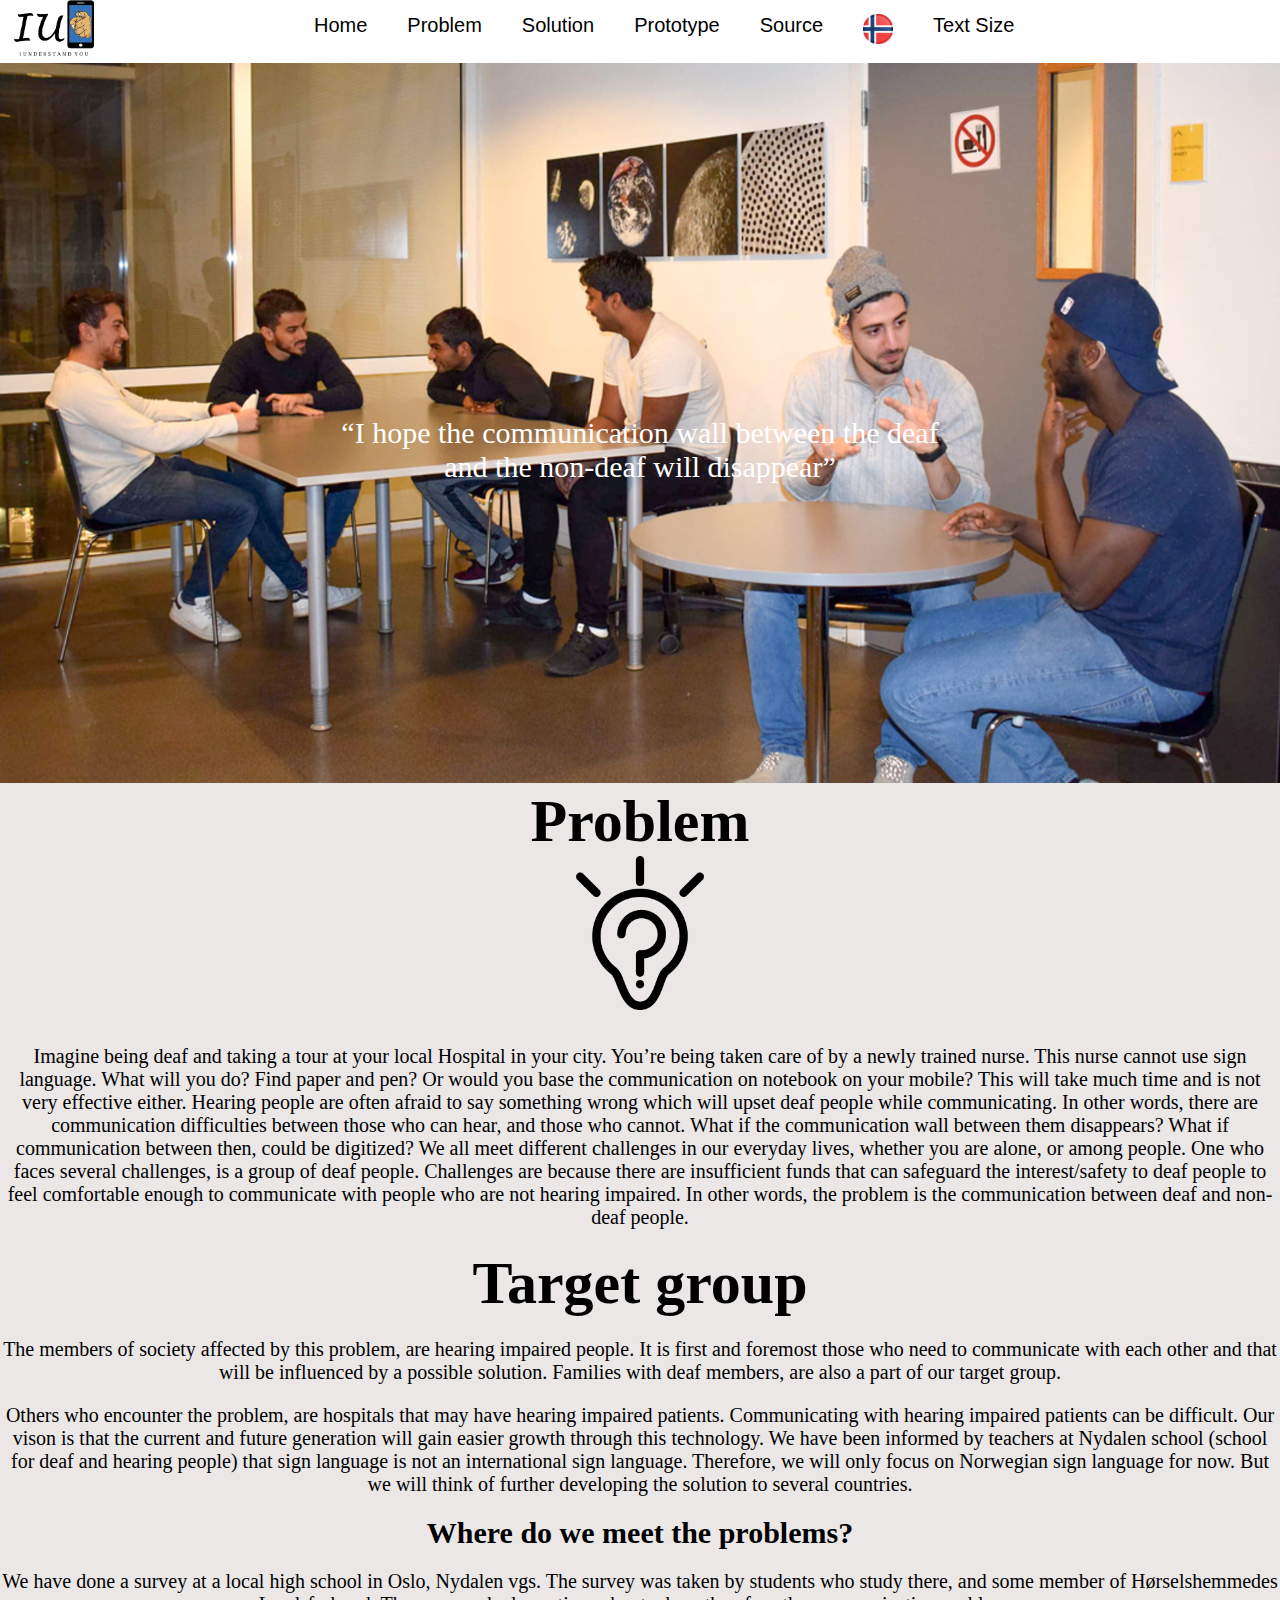
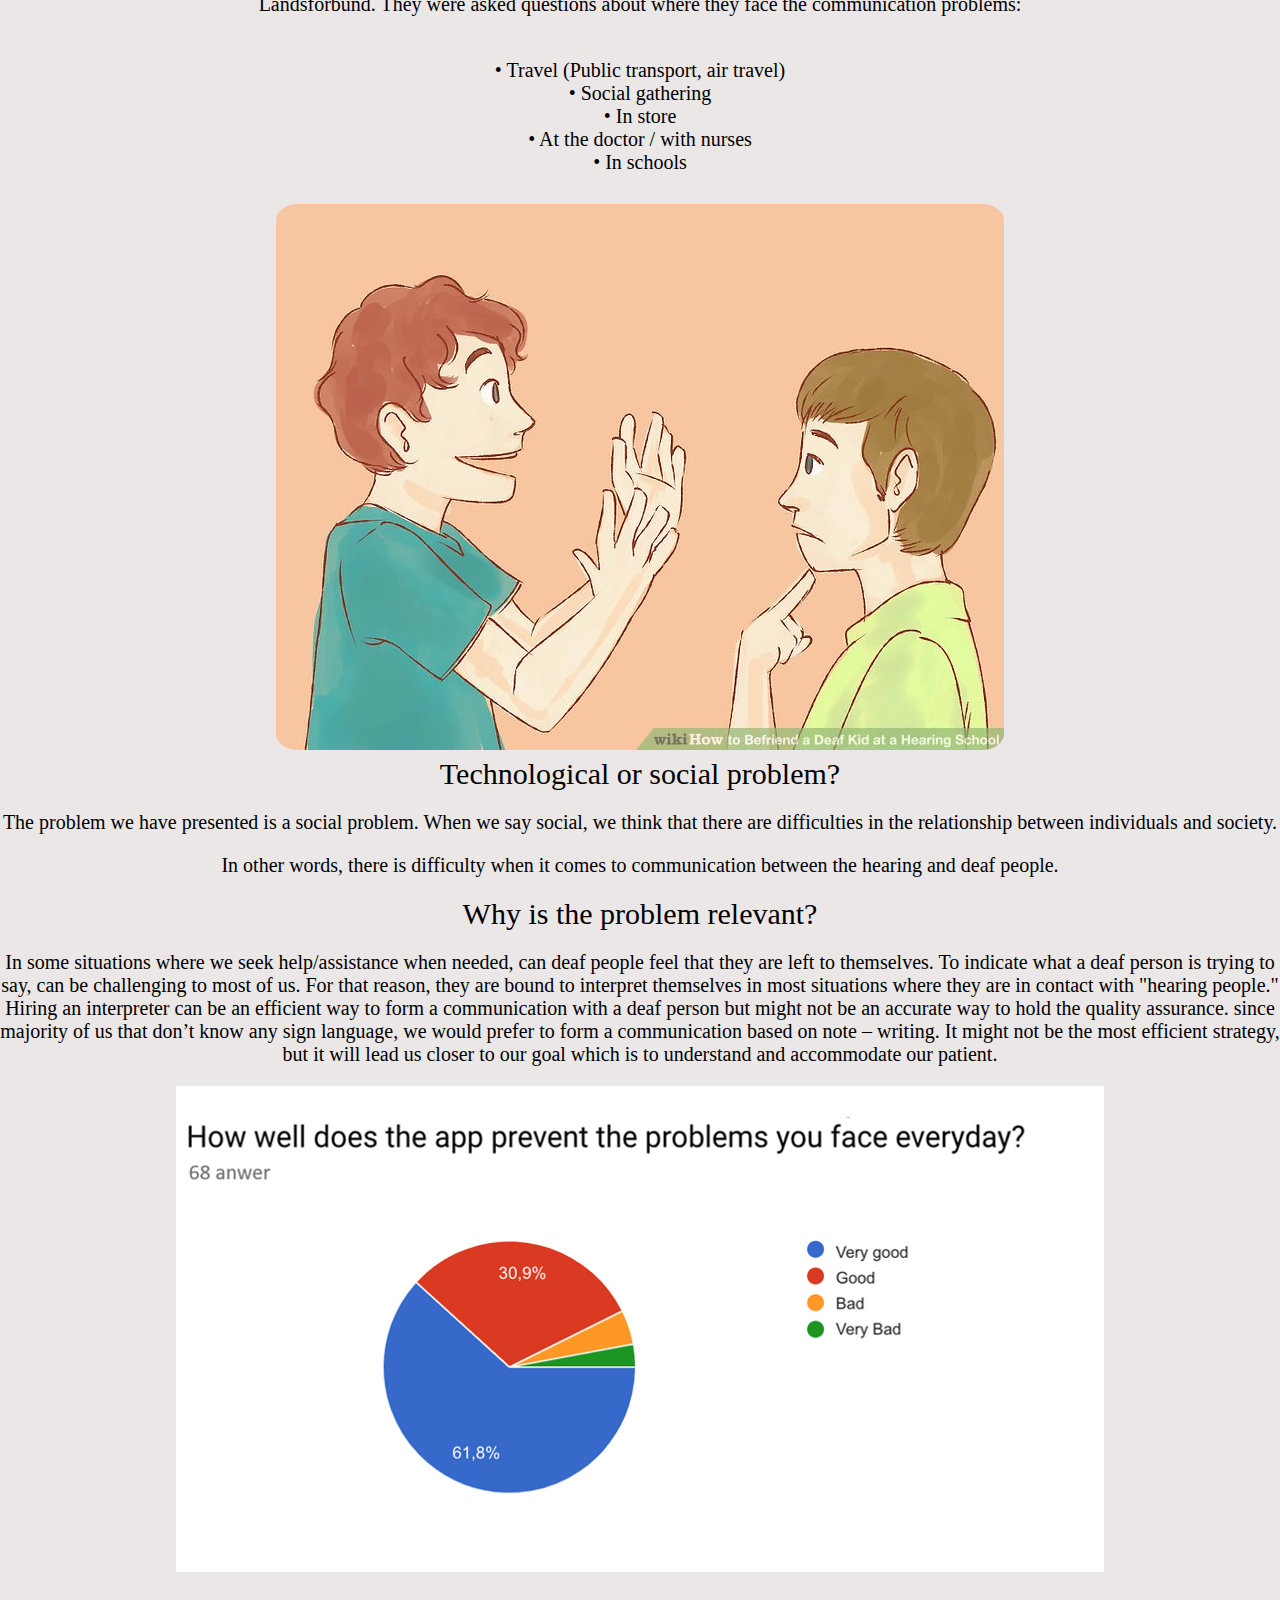
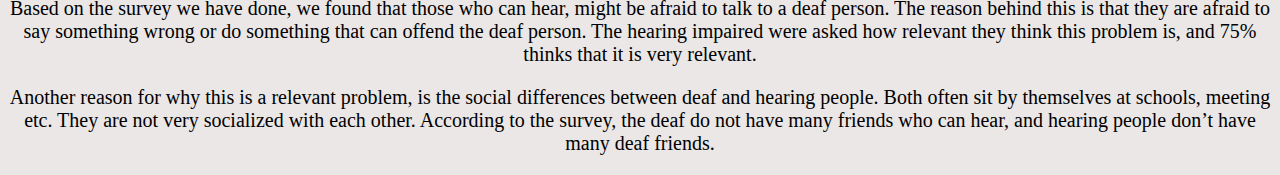
==== SeeItNowMakeIt/problem.html @ 61bd62f8 "lots of changes and improvements" ====
<!DOCTYPE html>
<html>
<head>
  <meta name="viewport" content="width=device-width, initial-scale=1">
	<link rel="stylesheet" type="text/css" href="CSS/style.css">
	<title>
		IOU
	</title>
</head>
  <body>
    <div class="container1">
      <div class="logoOnTheLeft">
              <img src="img/logo.png" alt width="80px" alt="Logo on the left">
      </div>
      <nav>
        <div class="navbarHeader">
          <ul>
            <li><a id="home" href="index.html">Home</a></li>
            <li><a href="problem.html">Problem</a></li>
            <li><a href="solution.html">Solution</a></li>
            <li><a href="prototype.html">Prototype</a></li>
            <li><a href="source.html">Source</a></li>
            <li><a href="#"><img src="img/no.png" alt="" width="30px"></a></li>
            <li><a href="#Text Size">Text Size</a>
          </ul>
      </div>
      </nav>

</div>

    <div class="container">
      <div class="box-2">
      <div class="imageBig">
      	<img src=" img/promimg.png" style="width:100%;">

      	<div class="centered">
      		<q>I hope the communication wall between the deaf and the non-deaf will disappear</q>
      	</div>

      </div>
      		<div class="problemText">
      			<b>Problem</b>
      			<div class="problemIcon">
      			<img src="img/probImg.png" style="width: 10%">
      		</div>

	      		<div class="probemText2">
	      			
	      			<p>Imagine being deaf and taking a tour at your local Hospital in your city. You’re being taken care of by a newly trained nurse. This nurse cannot use sign language. What will you do? Find paper and pen? Or would you base the communication on notebook on your mobile? This will take much time and is not very effective either. Hearing people are often afraid to say something wrong which will upset deaf people while communicating. In other words, there are communication difficulties between those who can hear, and those who cannot. What if the communication wall between them disappears? What if communication between then, could be digitized? We all meet different challenges in our everyday lives, whether you are alone, or among people. One who faces several challenges, is a group of deaf people. Challenges are because there are insufficient funds that can safeguard the interest/safety to deaf people to feel comfortable enough to communicate with people who are not hearing impaired. In other words, the problem is the communication between deaf and non-deaf people.</p>

	      		</div>

	      		<div class="problemText"> <b>Target group</b> </div>
	      		<div class="probemText2"><p>The members of society affected by this problem, are hearing impaired people. It is first and foremost those who need to communicate with each other and that will be influenced by a possible solution. Families with deaf members, are also a part of our target group.                   <p>Others who encounter the problem, are hospitals that may have hearing impaired patients. Communicating with hearing impaired patients can be difficult. Our vison is that the current and future generation will gain easier growth through this technology. We have been informed by teachers at Nydalen school (school for deaf and hearing people) that sign language is not an international sign language. Therefore, we will only focus on Norwegian sign language for now. But we will think of further developing the solution to several countries.
				</p></p>
				</div>

				<div class="problemText3"><b>Where do we meet the problems?</b>
					<div class="probemText2"><p>We have done a survey at a local high school in Oslo, Nydalen vgs. The survey was taken by students who study there, and some member of Hørselshemmedes Landsforbund. They were asked questions about where they face the communication problems:</p> 
						<br> • Travel (Public transport, air travel)
						<br> • Social gathering
						<br> • In store
						<br> • At the doctor / with nurses
						<br> • In schools
					 </div>

					 <div class="probIm2"> 
					 	<div class="probImg3"><img src="img/prob.jpg">
					  	</div>
					 </div>
					 <div class="problemText3">Technological or social problem?</div>
					 <div class="probemText2"><p> The problem we have presented is a social problem. When we say social, we think that there are difficulties in the relationship between individuals and society.</p><p>In other words, there is difficulty when it comes to communication between the hearing and deaf people.</p></div>

					 <div class="problemText3">Why is the problem relevant? </div>
					 <div class="probemText2"><p>In some situations where we seek help/assistance when needed, can deaf people feel that they are left to themselves. To indicate what a deaf person is trying to say, can be challenging to most of us. For that reason, they are bound to interpret themselves in most situations where they are in contact with "hearing people." Hiring an interpreter can be an efficient way to form a communication with a deaf person but might not be an accurate way to hold the quality assurance. since majority of us that don’t know any sign language, we would prefer to form a communication based on note – writing. It might not be the most efficient strategy, but it will lead us closer to our goal which is to understand and accommodate our patient.</p>  <img src="img/losEn.png">

					 <p> Based on the survey we have done, we found that those who can hear, might be afraid to talk to a deaf person. The reason behind this is that they are afraid to say something wrong or do something that can offend the deaf person. The hearing impaired were asked how relevant they think this problem is, and 75% thinks that it is very relevant.                       </p> <p>Another reason for why this is a relevant problem, is the social differences between deaf and hearing people. Both often sit by themselves at schools, meeting etc. They are not very socialized with each other. According to the survey, the deaf do not have many friends who can hear, and hearing people don’t have many deaf friends.</p>
					  </div>

					
				</div>

      		</div>
      </div>
    </div>


  </body>
</html>
---- SeeItNowMakeIt/CSS/style.css ----
* {box-sizing: border-box;}

body { 
  margin: 0;
  font-family: Arial, Helvetica, sans-serif;
}

.container1 {
  width: 100%;
  height: 100%;
  position: relative;
  text-align: center;
  color: white;
}

.container{
  
  margin:auto;
  text-align: center;

}

.box-1{
  background-color: #3473b9;
  display: flex;
  justify-content: space-around;
  width: 100%;
  height: 1024px;
  color:black;
  text-align: center;
  flex-wrap: wrap;
}

.box-2{
  background-color: #EBE7E7;
  display: flex;
  justify-content: space-around;
  width: 100%;
  
  color:black;
  text-align: center;
  flex-wrap: wrap;
}


.logoOnTheLeft {
  margin-left: 14px;
  float: left;
  padding-right: 200px;
}
.navbarHeader{
  float: left;
  overflow: hidden;
  font-size: 20px;
  margin:10px auto;
}

ul {
  list-style-type: none;
  margin: 0;
  padding: 0;
  overflow: hidden;
  background-color: white;
}

li {
  float: left;
}

li a {
  display:inline-block;
  color: black;
  text-align: center;
  padding: 4px 20px;
  text-decoration: none;
}

li a:hover:not(.active) {
  border-bottom: 3px solid blue;
}

.active {
    border-bottom: 3px solid black;
}

.videoPlayer{
  border-radius: 3%;
  margin-top: 30px;
  float:left;
  margin: 0;
  padding: 0;
  box-sizing: border-box;
  border: 20px solid #CFDBE9;
}

.theWord{
  border-radius: 3%;
  margin-top: 30px;

  display: flex;
  align-items: center;
  background-color: #CFDBE9;
  width: 480px;
  height: 300px;
}

.imageBig{
  display: inline-block;
  margin: 0;
  padding: 0;

}

.centered {
  position: absolute;
  top: 50%;
  left: 50%;
  transform: translate(-50%, -50%);
  font-size: 30px;
  color: white;
  font-family: Times, Times New Roman;
}
.problemText{
  position: center;
  font-family: Times, Times New Roman;
  font-size: 60px;
}

.probemText2{
  font-family: Times, Times New Roman;
  font-size: 20px;
  background-color: #EBE7E7;
}

.problemText3{
  font-family: Times, Times New Roman;
  font-size: 30px;
  background-color: #EBE7E7;
}
.probIm2{
  padding-top: 30px;
  border-radius: 30%;
}

.probImg3 img{
  border-radius: 3%;
}

.solImg1{
  position: left;
}
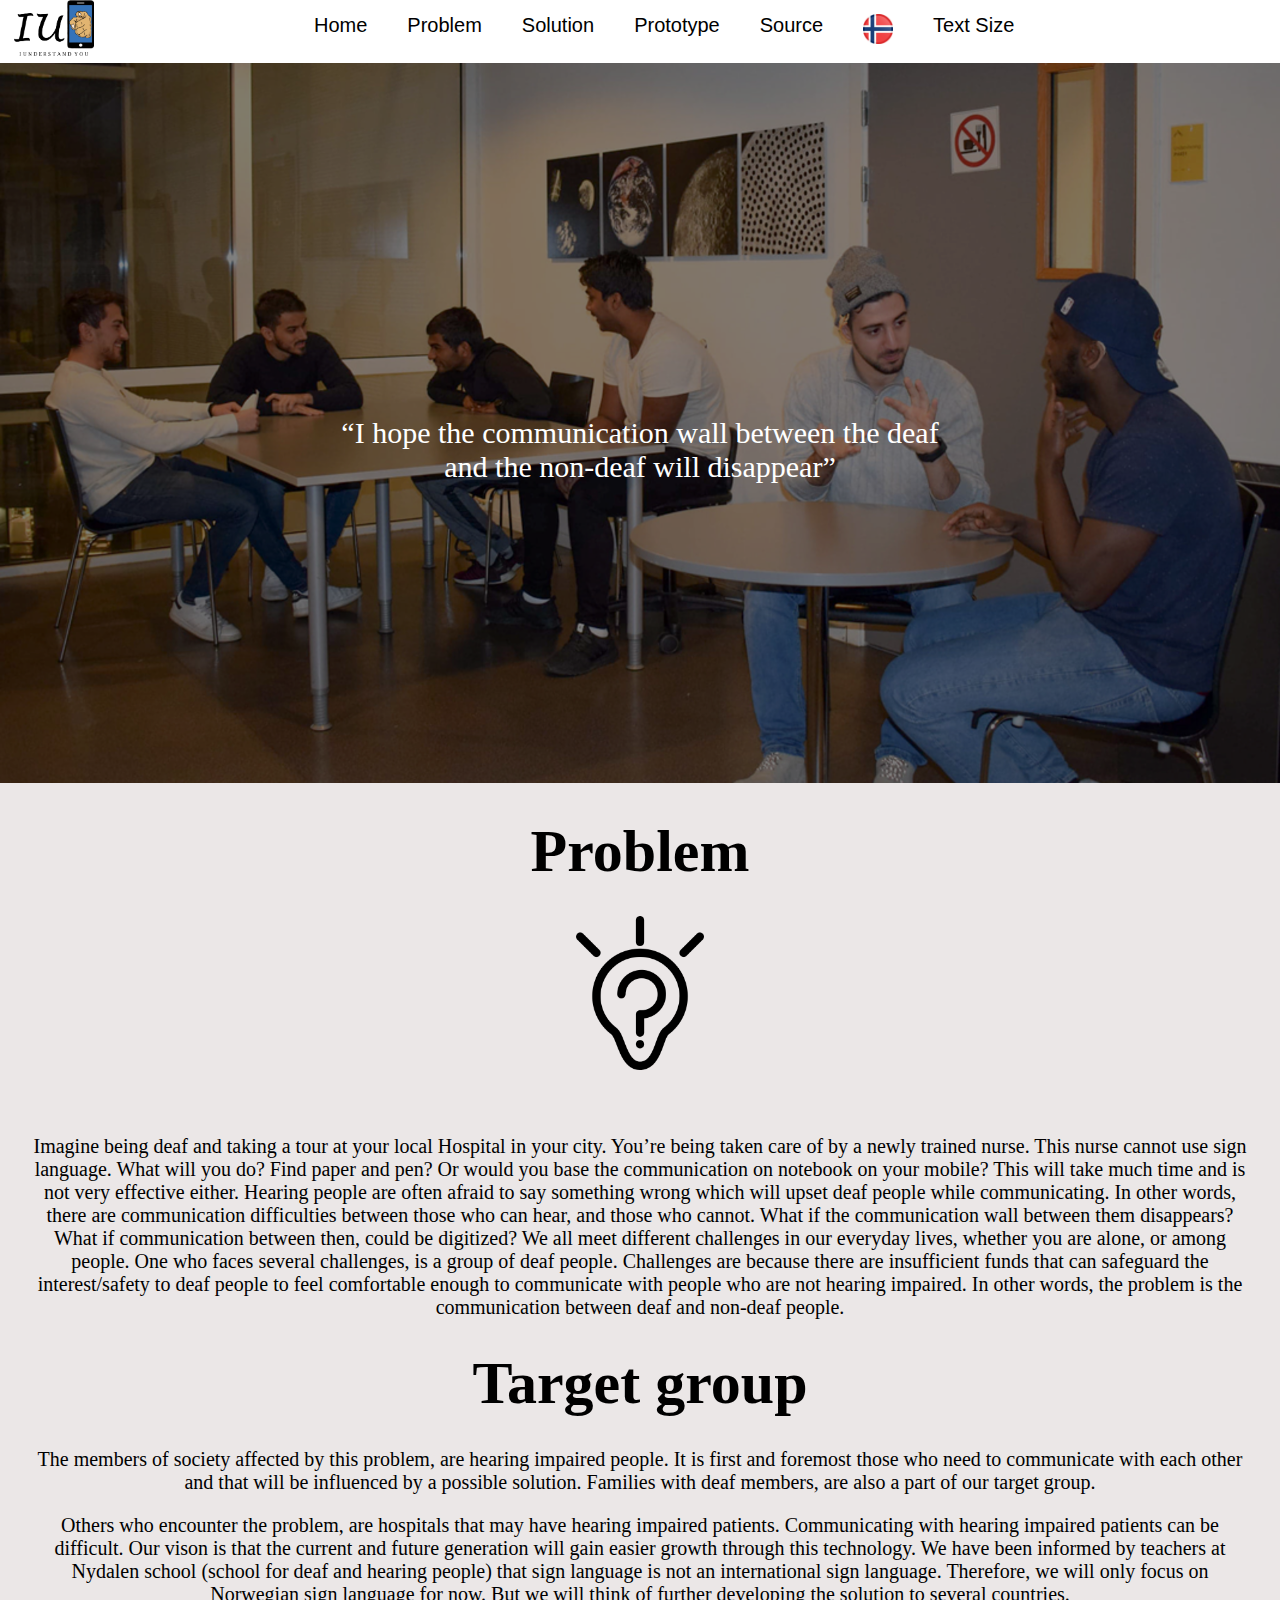
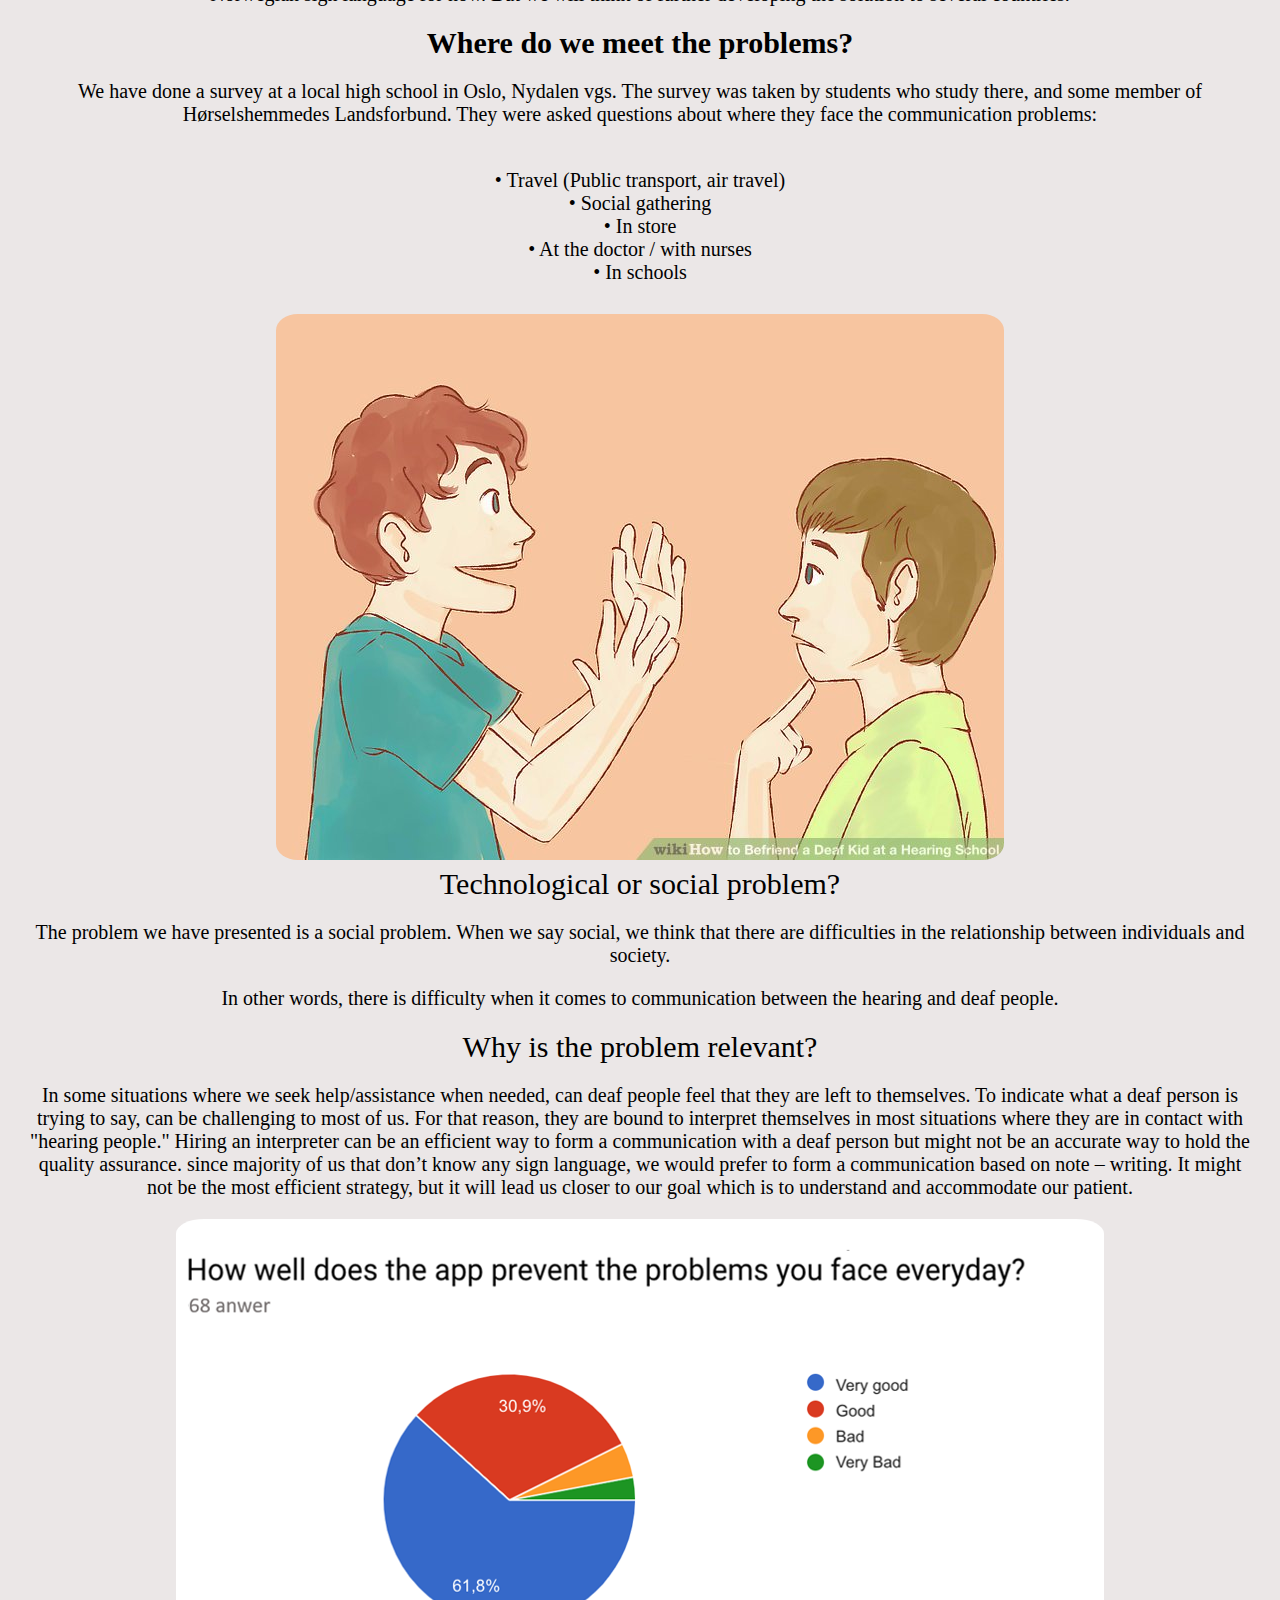
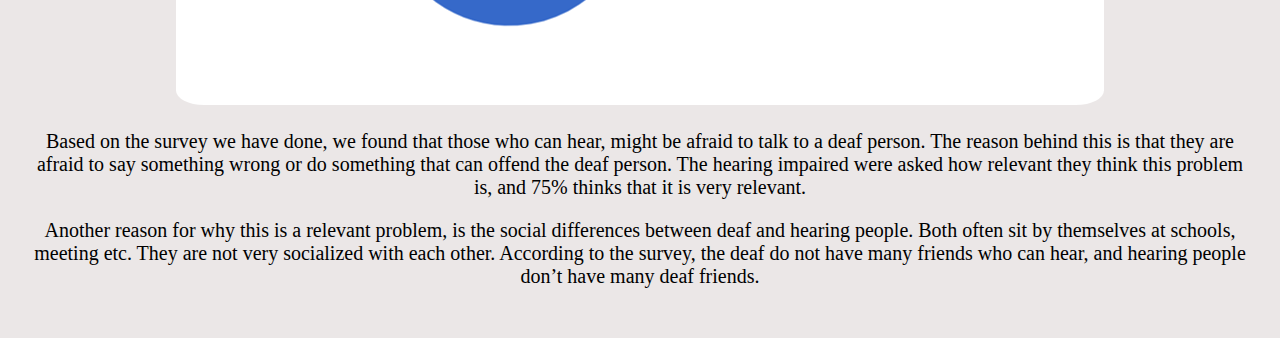
==== commit aec4828a: "All errors fixed All pages prepared well" ====
--- a/SeeItNowMakeIt/problem.html
+++ b/SeeItNowMakeIt/problem.html
@@ -32,7 +32,7 @@
     <div class="container">
       <div class="box-2">
       <div class="imageBig">
-      	<img src=" img/promimg.png" style="width:100%;">
+      	<img src=" img/promimg.png" style="width:100%; filter: brightness(50%);">
 
       	<div class="centered">
       		<q>I hope the communication wall between the deaf and the non-deaf will disappear</q>
@@ -42,7 +42,7 @@
       		<div class="problemText">
       			<b>Problem</b>
       			<div class="problemIcon">
-      			<img src="img/probImg.png" style="width: 10%">
+      			<img src="img/probImg.png" style="width: 10%;margin-bottom: 30px; margin-top:30px;">
       		</div>
 
 	      		<div class="probemText2">
@@ -73,7 +73,7 @@
 					 <div class="probemText2"><p> The problem we have presented is a social problem. When we say social, we think that there are difficulties in the relationship between individuals and society.</p><p>In other words, there is difficulty when it comes to communication between the hearing and deaf people.</p></div>
 
 					 <div class="problemText3">Why is the problem relevant? </div>
-					 <div class="probemText2"><p>In some situations where we seek help/assistance when needed, can deaf people feel that they are left to themselves. To indicate what a deaf person is trying to say, can be challenging to most of us. For that reason, they are bound to interpret themselves in most situations where they are in contact with "hearing people." Hiring an interpreter can be an efficient way to form a communication with a deaf person but might not be an accurate way to hold the quality assurance. since majority of us that don’t know any sign language, we would prefer to form a communication based on note – writing. It might not be the most efficient strategy, but it will lead us closer to our goal which is to understand and accommodate our patient.</p>  <img src="img/losEn.png">
+					 <div class="probemText2"><p>In some situations where we seek help/assistance when needed, can deaf people feel that they are left to themselves. To indicate what a deaf person is trying to say, can be challenging to most of us. For that reason, they are bound to interpret themselves in most situations where they are in contact with "hearing people." Hiring an interpreter can be an efficient way to form a communication with a deaf person but might not be an accurate way to hold the quality assurance. since majority of us that don’t know any sign language, we would prefer to form a communication based on note – writing. It might not be the most efficient strategy, but it will lead us closer to our goal which is to understand and accommodate our patient.</p>  <img src="img/losEn.png" style="border-radius: 3%;">
 
 					 <p> Based on the survey we have done, we found that those who can hear, might be afraid to talk to a deaf person. The reason behind this is that they are afraid to say something wrong or do something that can offend the deaf person. The hearing impaired were asked how relevant they think this problem is, and 75% thinks that it is very relevant.                       </p> <p>Another reason for why this is a relevant problem, is the social differences between deaf and hearing people. Both often sit by themselves at schools, meeting etc. They are not very socialized with each other. According to the survey, the deaf do not have many friends who can hear, and hearing people don’t have many deaf friends.</p>
 					  </div>
--- a/SeeItNowMakeIt/CSS/style.css
+++ b/SeeItNowMakeIt/CSS/style.css
@@ -17,8 +17,6 @@
 .container{
   
   margin:auto;
-  text-align: center;
-
 }
 
 .box-1{
@@ -37,7 +35,6 @@
   display: flex;
   justify-content: space-around;
   width: 100%;
-  
   color:black;
   text-align: center;
   flex-wrap: wrap;
@@ -86,12 +83,14 @@
 
 .videoPlayer{
   border-radius: 3%;
-  margin-top: 30px;
   float:left;
-  margin: 0;
-  padding: 0;
-  box-sizing: border-box;
   border: 20px solid #CFDBE9;
+}
+
+.player{
+  height:00%;
+  background-color: #d3ddeb;
+  margin-top: 30px;
 }
 
 .theWord{
@@ -122,6 +121,8 @@
   font-family: Times, Times New Roman;
 }
 .problemText{
+  margin-top: 30px;
+  margin-bottom: 30px;
   position: center;
   font-family: Times, Times New Roman;
   font-size: 60px;
@@ -131,6 +132,8 @@
   font-family: Times, Times New Roman;
   font-size: 20px;
   background-color: #EBE7E7;
+  margin-right: 30px;
+  margin-left: 30px;
 }
 
 .problemText3{
@@ -149,4 +152,91 @@
 
 .solImg1{
   position: left;
-}+}
+
+.box-3{
+  border-radius: 3%;
+  margin-top: 30px;
+  margin-bottom: 30px;
+  background-color: white;
+  display: flex;
+  justify-content: space-around;
+  width: 80%;
+  color:black;
+  flex-wrap: wrap;
+}
+
+.rigtTextBox{
+  margin-top: 40px;
+  margin-left: 40px;
+  margin-right: 40px;
+  text-align:left;
+
+}
+
+.protoTextHeader{
+  font-family: Times, Times New Roman;
+  font-size: 30px;
+  text-align:left;
+}
+
+.protoTextHeader2{
+  font-family: Times, Times New Roman;
+  font-size: 20px;
+  text-align:left;
+}
+
+.box-4{
+  padding-top: 20px;
+  padding-bottom: 20px;
+  border-radius: 3%;
+  margin-top: 30px;
+  margin-bottom: 30px;
+  background-color: white;
+  display: flex;
+  justify-content: space-around;
+  width: 40%;
+  color:black;
+  flex-wrap: wrap;
+}
+
+.box-5{
+  background-color: #2371de;
+  display: flex;
+  justify-content: space-around;
+  width: 100%;
+  color:black;
+  flex-wrap: wrap;
+}
+
+.box-6{
+  font-family: Times, Times New Roman;
+  border-radius: 2%;
+  margin-right: 60px;
+  margin-left: 60px;
+  margin-top: 20px;
+  margin-bottom: 30px;
+  padding-top: 30px;
+  padding-bottom: 30px;
+  padding-left: 30px;
+  padding-right: 30px; 
+  background-color: #d3ddeb;
+  display: flex;
+  width: 80%;
+  color:black;
+  flex-wrap: wrap;
+}
+
+.textBoxSource{
+  font-family: Times, Times New Roman;
+  font-size: 20px;
+  background-color: #d3ddeb;
+  margin-bottom: 30px;
+  margin-top: 30px;
+  margin-left: 30px;
+  margin-right: 30px;
+
+}
+
+
+
